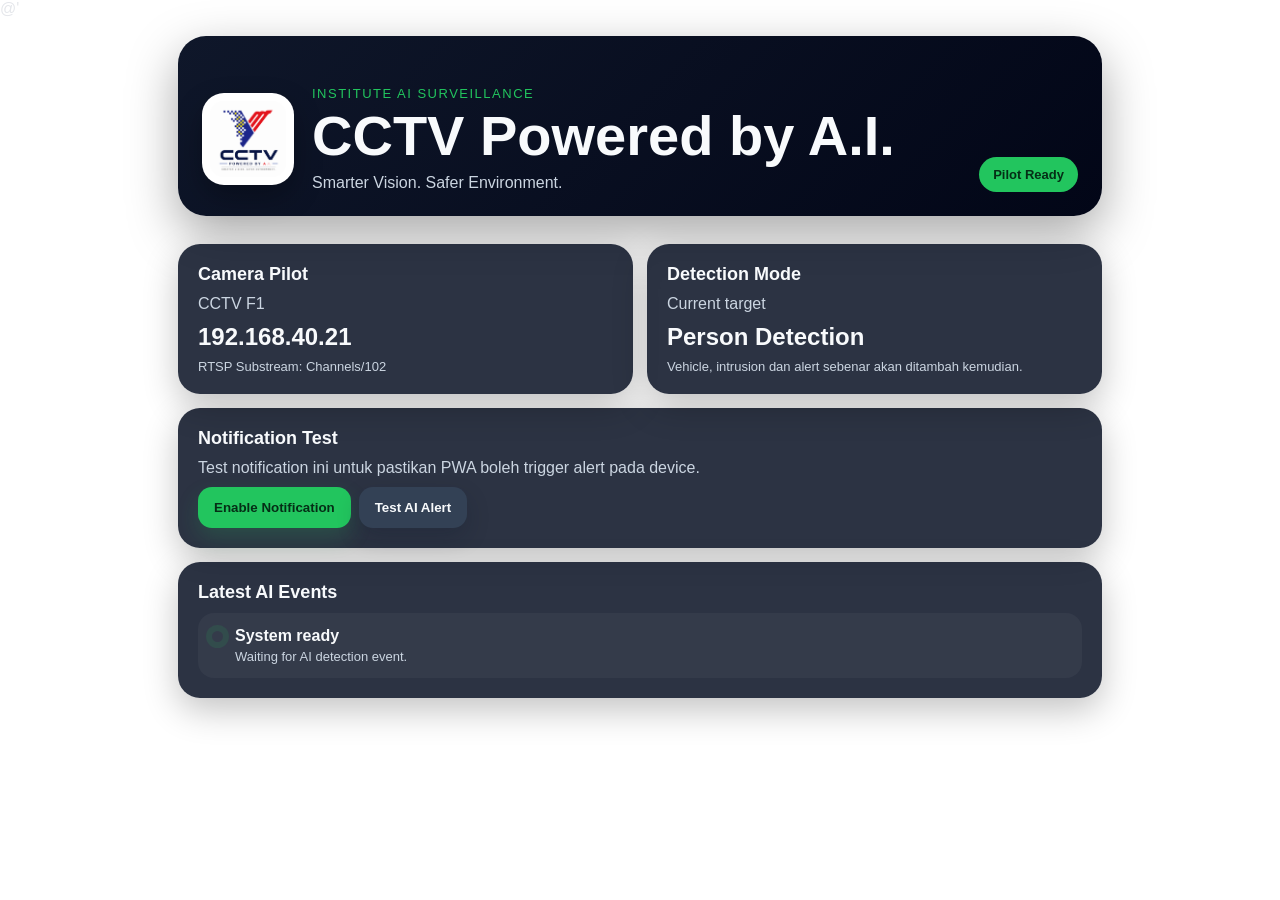
==== docs/index.html @ cb4e0465 "feat: publish PWA from docs for GitHub Pages" ====
@'
<!DOCTYPE html>
<html lang="ms">
<head>
  <meta charset="UTF-8" />
  <meta name="viewport" content="width=device-width, initial-scale=1.0" />

  <title>AI CCTV Detection</title>

  <link rel="manifest" href="./manifest.json" />
  <link rel="stylesheet" href="./style.css" />
  <meta name="theme-color" content="#0f172a" />
</head>

<body>
  <main class="app">
    <section class="hero">
      <div class="brand-row">
        <img src="./icons/logo-source.png" alt="AI CCTV Logo" class="brand-logo" />

        <div>
          <p class="eyebrow">Institute AI Surveillance</p>
          <h1>CCTV Powered by A.I.</h1>
          <p class="subtitle">Smarter Vision. Safer Environment.</p>
        </div>
      </div>

      <div class="status-pill online">Pilot Ready</div>
    </section>

    <section class="grid">
      <div class="card">
        <h2>Camera Pilot</h2>
        <p class="muted">CCTV F1</p>
        <div class="big">192.168.40.21</div>
        <p class="small">RTSP Substream: Channels/102</p>
      </div>

      <div class="card">
        <h2>Detection Mode</h2>
        <p class="muted">Current target</p>
        <div class="big">Person Detection</div>
        <p class="small">Vehicle, intrusion dan alert sebenar akan ditambah kemudian.</p>
      </div>
    </section>

    <section class="card">
      <h2>Notification Test</h2>
      <p class="muted">
        Test notification ini untuk pastikan PWA boleh trigger alert pada device.
      </p>

      <div class="actions">
        <button id="enableNotifyBtn">Enable Notification</button>
        <button id="testAlertBtn" class="secondary">Test AI Alert</button>
      </div>
    </section>

    <section class="card">
      <h2>Latest AI Events</h2>

      <div id="events" class="events">
        <div class="event">
          <span class="dot"></span>
          <div>
            <strong>System ready</strong>
            <p>Waiting for AI detection event.</p>
          </div>
        </div>
      </div>
    </section>
  </main>

  <script src="./app.js"></script>
</body>
</html>
---- docs/style.css ----
@'
:root {
  --bg: #020617;
  --card: #0f172a;
  --text: #e5e7eb;
  --muted: #94a3b8;
  --accent: #22c55e;
  --line: rgba(255,255,255,0.08);
}

* {
  box-sizing: border-box;
}

body {
  margin: 0;
  font-family: Arial, Helvetica, sans-serif;
  background:
    radial-gradient(circle at top, rgba(34,197,94,0.14), transparent 36%),
    var(--bg);
  color: var(--text);
}

.app {
  width: min(960px, 100%);
  margin: 0 auto;
  padding: 18px;
}

.hero {
  min-height: 180px;
  display: flex;
  align-items: flex-end;
  justify-content: space-between;
  gap: 16px;
  padding: 24px;
  border: 1px solid var(--line);
  border-radius: 28px;
  background: linear-gradient(135deg, #0f172a, #020617);
  box-shadow: 0 18px 50px rgba(0,0,0,0.35);
}
.brand-row {
  display: flex;
  align-items: center;
  gap: 18px;
}

.brand-logo {
  width: 92px;
  height: 92px;
  object-fit: contain;
  border-radius: 22px;
  background: #ffffff;
  padding: 8px;
  box-shadow: 0 12px 28px rgba(0,0,0,0.28);
}

.eyebrow {
  margin: 0 0 8px;
  color: var(--accent);
  font-size: 13px;
  text-transform: uppercase;
  letter-spacing: 1.5px;
}

h1 {
  margin: 0;
  font-size: clamp(32px, 8vw, 56px);
  line-height: 0.95;
}

h2 {
  margin: 0 0 10px;
  font-size: 18px;
}

.subtitle {
  margin: 12px 0 0;
  color: var(--muted);
}

.status-pill {
  white-space: nowrap;
  padding: 10px 14px;
  border-radius: 999px;
  font-weight: bold;
  font-size: 13px;
}

.online {
  color: #052e16;
  background: var(--accent);
}

.grid {
  display: grid;
  grid-template-columns: repeat(2, 1fr);
  gap: 14px;
  margin-top: 14px;
}

.card {
  margin-top: 14px;
  padding: 20px;
  border: 1px solid var(--line);
  border-radius: 22px;
  background: rgba(15,23,42,0.88);
  box-shadow: 0 12px 35px rgba(0,0,0,0.24);
}

.muted {
  color: var(--muted);
  margin: 0 0 10px;
}

.big {
  font-size: 24px;
  font-weight: 800;
  margin: 8px 0;
}

.small {
  margin: 0;
  color: var(--muted);
  font-size: 13px;
}

.actions {
  display: flex;
  flex-wrap: wrap;
  gap: 8px;
}

button {
  border: 0;
  padding: 13px 16px;
  border-radius: 14px;
  background: var(--accent);
  color: #052e16;
  font-weight: 800;
  cursor: pointer;
}

button.secondary {
  background: #334155;
  color: var(--text);
}

.events {
  display: flex;
  flex-direction: column;
  gap: 10px;
}

.event {
  display: flex;
  gap: 12px;
  align-items: flex-start;
  padding: 14px;
  border-radius: 16px;
  background: rgba(255,255,255,0.04);
}

.event p {
  margin: 4px 0 0;
  color: var(--muted);
  font-size: 13px;
}

.dot {
  width: 11px;
  height: 11px;
  border-radius: 999px;
  margin-top: 4px;
  background: var(--accent);
  box-shadow: 0 0 0 6px rgba(34,197,94,0.12);
}

@media (max-width: 680px) {
  .brand-row {
    align-items: flex-start;
    flex-direction: column;
  }

  .brand-logo {
    width: 82px;
    height: 82px;
  }

  .hero {
    align-items: flex-start;
    flex-direction: column;
    min-height: 210px;
  }

  .grid {
    grid-template-columns: 1fr;
  }

  .card {
    border-radius: 18px;
  }
}
.brand-row {
  display: flex;
  align-items: center;
  gap: 18px;
}

.brand-logo {
  width: 92px;
  height: 92px;
  object-fit: contain;
  border-radius: 22px;
  background: #ffffff;
  padding: 8px;
  box-shadow: 0 12px 28px rgba(0,0,0,0.28);
}
'@ | Set-Content public\style.css


/* Branding readability fixes */
.hero,
.card,
.event {
  color: #e5e7eb;
}

.hero h1,
.hero h2,
.card h2,
.card strong,
.big {
  color: #f8fafc;
}

.hero .eyebrow {
  color: #22c55e;
}

.hero .subtitle,
.card .muted,
.card .small,
.event p {
  color: #cbd5e1;
}

.status-pill.online {
  color: #052e16;
  background: #22c55e;
}

button {
  color: #052e16;
}

button.secondary {
  color: #f8fafc;
}

body {
  color: #e5e7eb;
}

/* Button polish */
#enableNotifyBtn {
  background: #22c55e;
  color: #052e16;
  box-shadow: 0 10px 22px rgba(34,197,94,0.18);
}

#testAlertBtn {
  background: #334155;
  color: #f8fafc;
  box-shadow: 0 10px 22px rgba(15,23,42,0.22);
}

#enableNotifyBtn:hover,
#testAlertBtn:hover {
  filter: brightness(1.08);
}
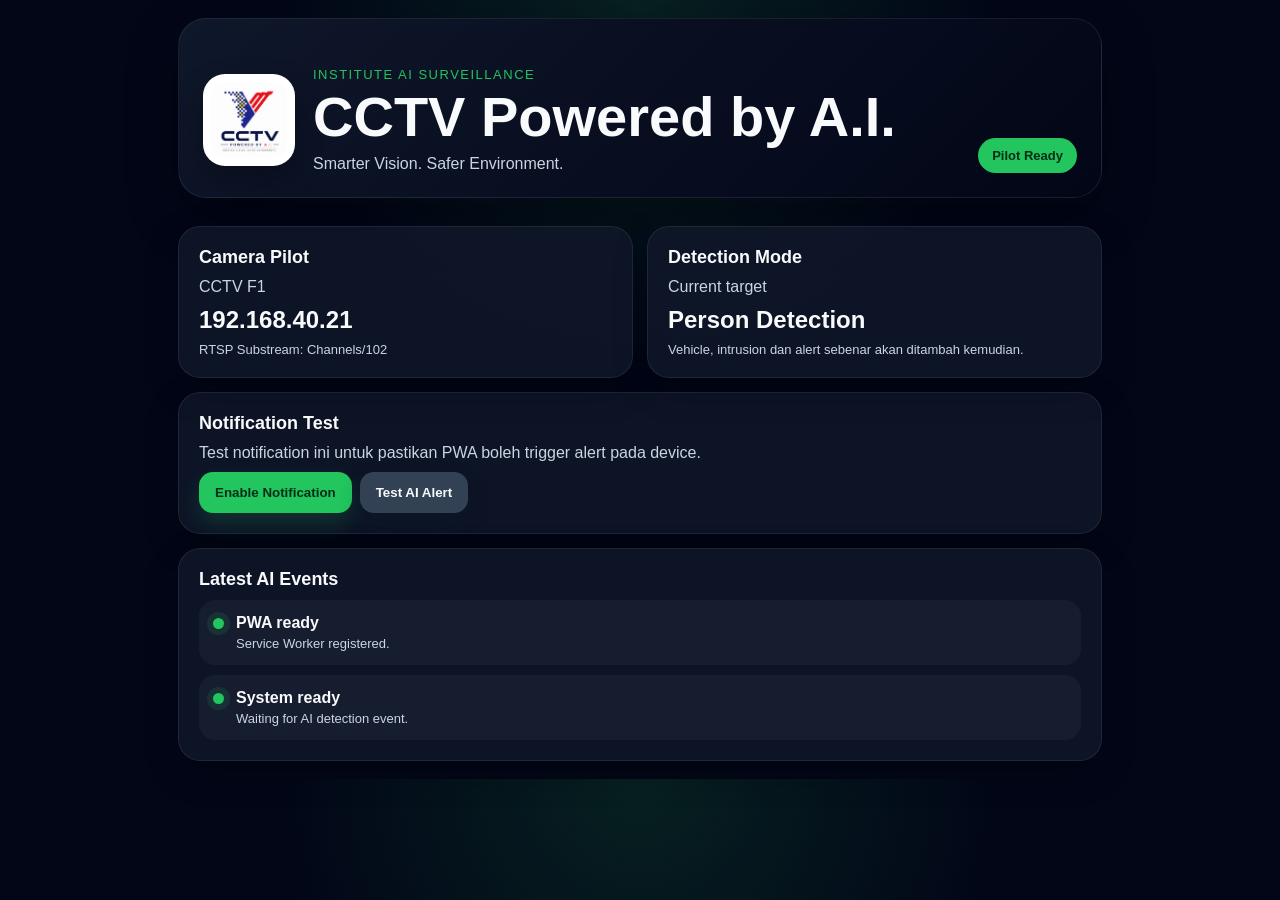
==== commit d77c44d6: "fix: remove PowerShell heredoc artifacts from frontend files and update docs - Remove @'...'@ PowerS" ====
--- a/docs/index.html
+++ b/docs/index.html
@@ -1,4 +1,3 @@
-@'
 <!DOCTYPE html>
 <html lang="ms">
 <head>
@@ -52,7 +51,7 @@
 
       <div class="actions">
         <button id="enableNotifyBtn">Enable Notification</button>
-        <button id="testAlertBtn" class="secondary">Test AI Alert</button>
+        <button id="testAlertBtn">Test AI Alert</button>
       </div>
     </section>
 
@@ -74,4 +73,3 @@
   <script src="./app.js"></script>
 </body>
 </html>
-
--- a/docs/style.css
+++ b/docs/style.css
@@ -1,4 +1,3 @@
-@'
 :root {
   --bg: #020617;
   --card: #0f172a;
@@ -18,7 +17,7 @@
   background:
     radial-gradient(circle at top, rgba(34,197,94,0.14), transparent 36%),
     var(--bg);
-  color: var(--text);
+  color: #e5e7eb;
 }
 
 .app {
@@ -38,7 +37,9 @@
   border-radius: 28px;
   background: linear-gradient(135deg, #0f172a, #020617);
   box-shadow: 0 18px 50px rgba(0,0,0,0.35);
-}
+  color: #e5e7eb;
+}
+
 .brand-row {
   display: flex;
   align-items: center;
@@ -57,7 +58,7 @@
 
 .eyebrow {
   margin: 0 0 8px;
-  color: var(--accent);
+  color: #22c55e;
   font-size: 13px;
   text-transform: uppercase;
   letter-spacing: 1.5px;
@@ -67,16 +68,18 @@
   margin: 0;
   font-size: clamp(32px, 8vw, 56px);
   line-height: 0.95;
+  color: #f8fafc;
 }
 
 h2 {
   margin: 0 0 10px;
   font-size: 18px;
+  color: #f8fafc;
 }
 
 .subtitle {
   margin: 12px 0 0;
-  color: var(--muted);
+  color: #cbd5e1;
 }
 
 .status-pill {
@@ -87,9 +90,9 @@
   font-size: 13px;
 }
 
-.online {
+.status-pill.online {
   color: #052e16;
-  background: var(--accent);
+  background: #22c55e;
 }
 
 .grid {
@@ -106,10 +109,16 @@
   border-radius: 22px;
   background: rgba(15,23,42,0.88);
   box-shadow: 0 12px 35px rgba(0,0,0,0.24);
+  color: #e5e7eb;
+}
+
+.card h2,
+.card strong {
+  color: #f8fafc;
 }
 
 .muted {
-  color: var(--muted);
+  color: #cbd5e1;
   margin: 0 0 10px;
 }
 
@@ -117,11 +126,12 @@
   font-size: 24px;
   font-weight: 800;
   margin: 8px 0;
+  color: #f8fafc;
 }
 
 .small {
   margin: 0;
-  color: var(--muted);
+  color: #cbd5e1;
   font-size: 13px;
 }
 
@@ -135,15 +145,25 @@
   border: 0;
   padding: 13px 16px;
   border-radius: 14px;
-  background: var(--accent);
+  cursor: pointer;
+  font-weight: 800;
+}
+
+#enableNotifyBtn {
+  background: #22c55e;
   color: #052e16;
-  font-weight: 800;
-  cursor: pointer;
-}
-
-button.secondary {
+  box-shadow: 0 10px 22px rgba(34,197,94,0.18);
+}
+
+#testAlertBtn {
   background: #334155;
-  color: var(--text);
+  color: #f8fafc;
+  box-shadow: 0 10px 22px rgba(15,23,42,0.22);
+}
+
+#enableNotifyBtn:hover,
+#testAlertBtn:hover {
+  filter: brightness(1.08);
 }
 
 .events {
@@ -159,11 +179,12 @@
   padding: 14px;
   border-radius: 16px;
   background: rgba(255,255,255,0.04);
+  color: #e5e7eb;
 }
 
 .event p {
   margin: 4px 0 0;
-  color: var(--muted);
+  color: #cbd5e1;
   font-size: 13px;
 }
 
@@ -172,8 +193,9 @@
   height: 11px;
   border-radius: 999px;
   margin-top: 4px;
-  background: var(--accent);
+  background: #22c55e;
   box-shadow: 0 0 0 6px rgba(34,197,94,0.12);
+  flex-shrink: 0;
 }
 
 @media (max-width: 680px) {
@@ -201,81 +223,3 @@
     border-radius: 18px;
   }
 }
-.brand-row {
-  display: flex;
-  align-items: center;
-  gap: 18px;
-}
-
-.brand-logo {
-  width: 92px;
-  height: 92px;
-  object-fit: contain;
-  border-radius: 22px;
-  background: #ffffff;
-  padding: 8px;
-  box-shadow: 0 12px 28px rgba(0,0,0,0.28);
-}
-'@ | Set-Content public\style.css
-
-
-/* Branding readability fixes */
-.hero,
-.card,
-.event {
-  color: #e5e7eb;
-}
-
-.hero h1,
-.hero h2,
-.card h2,
-.card strong,
-.big {
-  color: #f8fafc;
-}
-
-.hero .eyebrow {
-  color: #22c55e;
-}
-
-.hero .subtitle,
-.card .muted,
-.card .small,
-.event p {
-  color: #cbd5e1;
-}
-
-.status-pill.online {
-  color: #052e16;
-  background: #22c55e;
-}
-
-button {
-  color: #052e16;
-}
-
-button.secondary {
-  color: #f8fafc;
-}
-
-body {
-  color: #e5e7eb;
-}
-
-/* Button polish */
-#enableNotifyBtn {
-  background: #22c55e;
-  color: #052e16;
-  box-shadow: 0 10px 22px rgba(34,197,94,0.18);
-}
-
-#testAlertBtn {
-  background: #334155;
-  color: #f8fafc;
-  box-shadow: 0 10px 22px rgba(15,23,42,0.22);
-}
-
-#enableNotifyBtn:hover,
-#testAlertBtn:hover {
-  filter: brightness(1.08);
-}
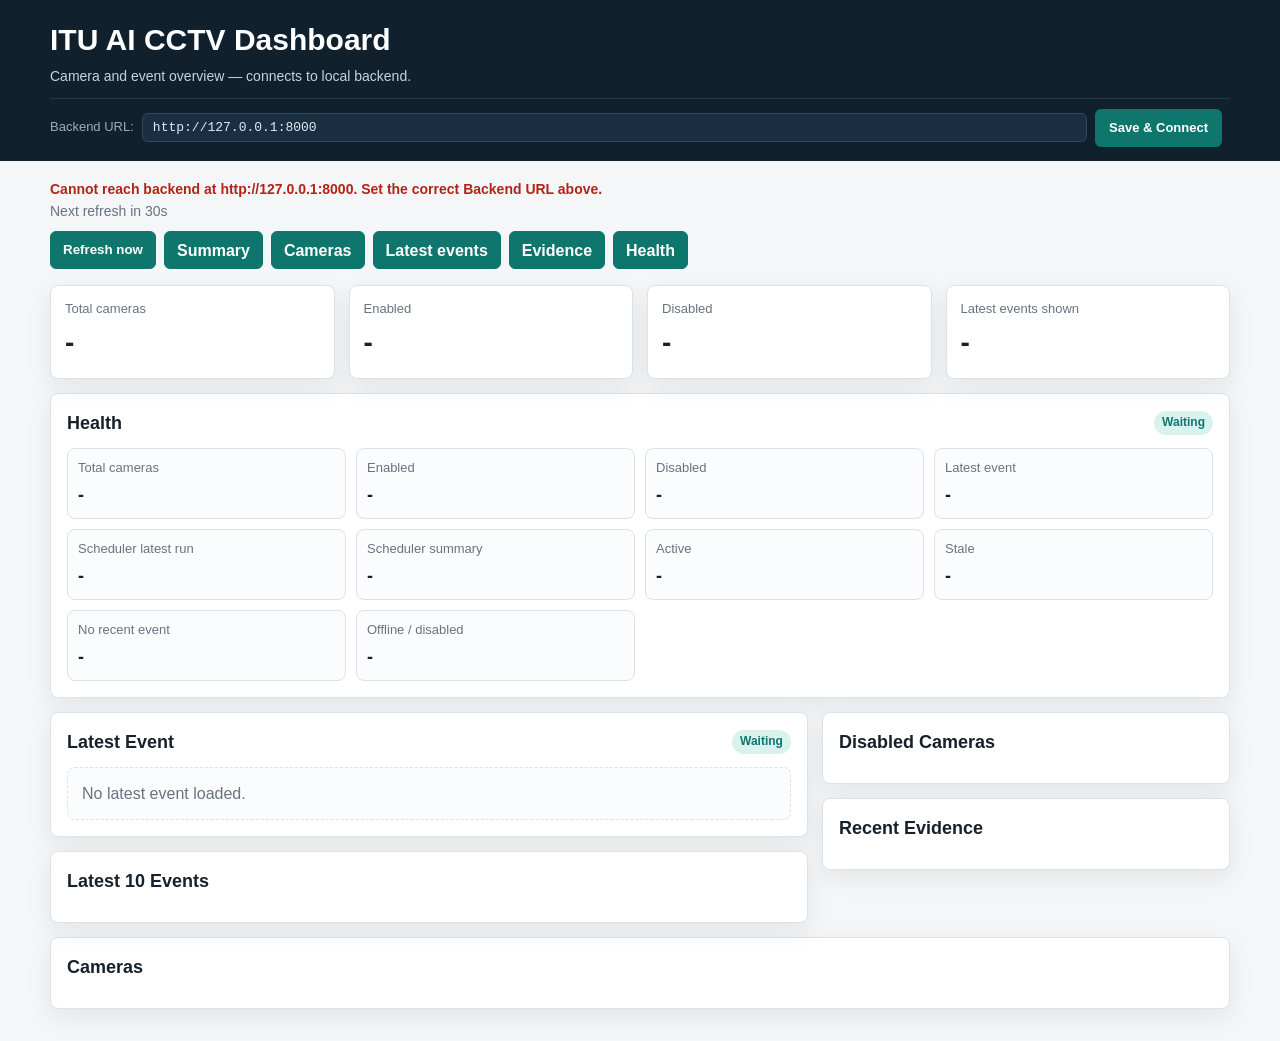
==== commit 125b7d9e: "feat: GitHub Pages dashboard PWA with configurable backend URL and CORS - Replace docs/index.html wi" ====
--- a/docs/index.html
+++ b/docs/index.html
@@ -1,75 +1,819 @@
-<!DOCTYPE html>
-<html lang="ms">
+<!doctype html>
+<html lang="en">
 <head>
-  <meta charset="UTF-8" />
-  <meta name="viewport" content="width=device-width, initial-scale=1.0" />
-
-  <title>AI CCTV Detection</title>
-
-  <link rel="manifest" href="./manifest.json" />
-  <link rel="stylesheet" href="./style.css" />
-  <meta name="theme-color" content="#0f172a" />
+  <meta charset="utf-8">
+  <meta name="viewport" content="width=device-width, initial-scale=1">
+  <title>ITU AI CCTV Dashboard</title>
+  <link rel="manifest" href="./manifest.json">
+  <meta name="theme-color" content="#11202d">
+  <style>
+    :root {
+      color-scheme: light;
+      --bg: #f4f6f8;
+      --panel: #ffffff;
+      --text: #17212b;
+      --muted: #687381;
+      --line: #dbe2ea;
+      --accent: #0f766e;
+      --accent-soft: #d9f2ee;
+      --danger: #b42318;
+      --danger-soft: #fde3df;
+      --ok: #157347;
+      --ok-soft: #dcf7e7;
+      --warn: #996a13;
+      --warn-soft: #fff1cf;
+      --muted-soft: #edf1f5;
+      --shadow: 0 8px 24px rgba(23, 33, 43, 0.08);
+    }
+
+    * { box-sizing: border-box; }
+
+    body {
+      margin: 0;
+      min-height: 100vh;
+      background: var(--bg);
+      color: var(--text);
+      font-family: Arial, Helvetica, sans-serif;
+      line-height: 1.45;
+    }
+
+    header {
+      background: #11202d;
+      color: #ffffff;
+      padding: 18px 16px 0;
+    }
+
+    .wrap { width: min(1180px, 100%); margin: 0 auto; }
+
+    h1, h2, h3, p { margin-top: 0; }
+
+    h1 {
+      margin-bottom: 4px;
+      font-size: clamp(22px, 4vw, 30px);
+    }
+
+    header p { margin-bottom: 0; color: #c7d2df; font-size: 14px; }
+
+    .config-bar {
+      display: flex;
+      align-items: center;
+      gap: 8px;
+      flex-wrap: wrap;
+      padding: 10px 0 14px;
+      border-top: 1px solid rgba(255,255,255,0.1);
+      margin-top: 12px;
+    }
+
+    .config-label { color: #94afc4; font-size: 13px; white-space: nowrap; }
+
+    #backendUrlInput {
+      flex: 1 1 220px;
+      min-width: 0;
+      padding: 6px 10px;
+      border: 1px solid #2d4a62;
+      border-radius: 6px;
+      background: #1a3042;
+      color: #e2eaf2;
+      font-size: 13px;
+      font-family: monospace;
+    }
+
+    #backendUrlInput:focus {
+      outline: 2px solid var(--accent);
+      outline-offset: 1px;
+    }
+
+    .btn-save {
+      padding: 6px 14px;
+      border: 0;
+      border-radius: 6px;
+      background: var(--accent);
+      color: #ffffff;
+      font-weight: 700;
+      font-size: 13px;
+      cursor: pointer;
+      white-space: nowrap;
+    }
+
+    .btn-save:hover { background: #0b5f59; }
+
+    #configStatus { color: #94afc4; font-size: 12px; }
+
+    main { padding: 18px 16px 32px; }
+
+    .status-row {
+      display: flex;
+      gap: 10px;
+      align-items: center;
+      justify-content: space-between;
+      flex-wrap: wrap;
+      margin-bottom: 16px;
+    }
+
+    .status-text { color: var(--muted); font-size: 14px; }
+    .status-copy { display: grid; gap: 2px; }
+
+    .quick-links {
+      display: flex;
+      flex-wrap: wrap;
+      gap: 8px;
+      justify-content: flex-end;
+    }
+
+    button, .quick-link {
+      min-height: 38px;
+      border: 1px solid var(--accent);
+      border-radius: 6px;
+      background: var(--accent);
+      color: #ffffff;
+      padding: 8px 12px;
+      cursor: pointer;
+      font-weight: 700;
+      line-height: 1.2;
+    }
+
+    .quick-link {
+      display: inline-flex;
+      align-items: center;
+      text-decoration: none;
+    }
+
+    button:hover, .quick-link:hover { background: #0b5f59; color: #ffffff; }
+    button:focus, .quick-link:focus { outline: 3px solid rgba(15,118,110,0.25); outline-offset: 2px; }
+
+    .grid { display: grid; gap: 14px; }
+
+    .metrics {
+      grid-template-columns: repeat(4, minmax(0, 1fr));
+      margin-bottom: 14px;
+    }
+
+    .two-col {
+      grid-template-columns: minmax(0, 1.3fr) minmax(280px, 0.7fr);
+      align-items: start;
+    }
+
+    .panel, .metric {
+      background: var(--panel);
+      border: 1px solid var(--line);
+      border-radius: 8px;
+      box-shadow: var(--shadow);
+    }
+
+    .panel { padding: 16px; overflow: hidden; }
+    .metric { padding: 14px; }
+    .metric .label { color: var(--muted); font-size: 13px; }
+    .metric .value { margin-top: 4px; font-size: 28px; font-weight: 800; }
+
+    .section-title {
+      display: flex;
+      align-items: center;
+      justify-content: space-between;
+      gap: 10px;
+      margin-bottom: 12px;
+    }
+
+    .section-title h2 { margin-bottom: 0; font-size: 18px; }
+
+    .list { display: grid; gap: 10px; }
+
+    .item {
+      border: 1px solid var(--line);
+      border-radius: 8px;
+      padding: 12px;
+      background: #ffffff;
+    }
+
+    .item-head {
+      display: flex;
+      align-items: flex-start;
+      justify-content: space-between;
+      gap: 10px;
+      margin-bottom: 6px;
+    }
+
+    .item-title { font-weight: 800; overflow-wrap: anywhere; }
+    .meta { color: var(--muted); font-size: 13px; overflow-wrap: anywhere; }
+
+    .badge {
+      display: inline-flex;
+      align-items: center;
+      min-height: 24px;
+      border-radius: 999px;
+      padding: 3px 8px;
+      font-size: 12px;
+      font-weight: 800;
+      white-space: nowrap;
+    }
+
+    .badge.ok    { color: var(--ok);     background: var(--ok-soft); }
+    .badge.warn  { color: var(--warn);   background: var(--warn-soft); }
+    .badge.danger{ color: var(--danger); background: var(--danger-soft); }
+    .badge.neutral{ color: var(--accent); background: var(--accent-soft); }
+    .badge.muted { color: var(--muted);  background: var(--muted-soft); }
+
+    .event-row {
+      display: grid;
+      grid-template-columns: minmax(0, 1fr) 86px;
+      gap: 12px;
+      align-items: start;
+    }
+
+    .thumb {
+      width: 86px; height: 64px;
+      object-fit: cover;
+      border: 1px solid var(--line);
+      border-radius: 6px;
+      background: #eef2f6;
+    }
+
+    .thumb-link {
+      display: inline-flex;
+      border-radius: 6px;
+    }
+
+    .thumb-link:focus { outline: 3px solid rgba(15,118,110,0.25); outline-offset: 2px; }
+
+    .camera-grid { display: grid; grid-template-columns: repeat(2, minmax(0, 1fr)); gap: 10px; }
+
+    .camera-stats { display: flex; gap: 8px; flex-wrap: wrap; margin-top: 8px; }
+
+    .health-grid { display: grid; grid-template-columns: repeat(4, minmax(0, 1fr)); gap: 10px; }
+
+    .health-stat {
+      border: 1px solid var(--line);
+      border-radius: 8px;
+      padding: 10px;
+      background: #fbfcfd;
+    }
+
+    .health-stat .label { color: var(--muted); font-size: 13px; }
+    .health-stat .value { margin-top: 4px; font-size: 18px; font-weight: 800; overflow-wrap: anywhere; }
+
+    a { color: var(--accent); font-weight: 700; }
+
+    .empty {
+      padding: 14px;
+      border: 1px dashed var(--line);
+      border-radius: 8px;
+      color: var(--muted);
+      background: #fbfcfd;
+    }
+
+    .error { color: var(--danger); font-weight: 700; }
+
+    @media (max-width: 860px) {
+      .metrics, .two-col, .camera-grid, .health-grid { grid-template-columns: 1fr; }
+      .status-row { align-items: stretch; }
+      .quick-links { justify-content: stretch; }
+      .quick-links > * { flex: 1 1 145px; justify-content: center; }
+      .event-row { grid-template-columns: 1fr; }
+      .thumb { width: 100%; height: 150px; }
+    }
+  </style>
 </head>
-
 <body>
-  <main class="app">
-    <section class="hero">
-      <div class="brand-row">
-        <img src="./icons/logo-source.png" alt="AI CCTV Logo" class="brand-logo" />
-
-        <div>
-          <p class="eyebrow">Institute AI Surveillance</p>
-          <h1>CCTV Powered by A.I.</h1>
-          <p class="subtitle">Smarter Vision. Safer Environment.</p>
+  <header>
+    <div class="wrap">
+      <h1>ITU AI CCTV Dashboard</h1>
+      <p>Camera and event overview — connects to local backend.</p>
+
+      <div class="config-bar">
+        <span class="config-label">Backend URL:</span>
+        <input id="backendUrlInput" type="url" placeholder="http://127.0.0.1:8000" autocomplete="off" spellcheck="false">
+        <button type="button" class="btn-save" id="saveBackendBtn">Save &amp; Connect</button>
+        <span id="configStatus"></span>
+      </div>
+    </div>
+  </header>
+
+  <main>
+    <div class="wrap">
+      <div class="status-row">
+        <div class="status-copy">
+          <div id="loadStatus" class="status-text">Connecting to backend...</div>
+          <div id="refreshStatus" class="status-text">Next refresh in 30s</div>
         </div>
+        <nav class="quick-links" aria-label="Dashboard quick links">
+          <button type="button" id="refreshButton">Refresh now</button>
+          <a id="linkSummary" class="quick-link" href="#" target="_blank" rel="noopener">Summary</a>
+          <a id="linkCameras" class="quick-link" href="#" target="_blank" rel="noopener">Cameras</a>
+          <a id="linkEvents" class="quick-link" href="#" target="_blank" rel="noopener">Latest events</a>
+          <a id="linkEvidence" class="quick-link" href="#" target="_blank" rel="noopener">Evidence</a>
+          <a id="linkHealth" class="quick-link" href="#" target="_blank" rel="noopener">Health</a>
+        </nav>
       </div>
 
-      <div class="status-pill online">Pilot Ready</div>
-    </section>
-
-    <section class="grid">
-      <div class="card">
-        <h2>Camera Pilot</h2>
-        <p class="muted">CCTV F1</p>
-        <div class="big">192.168.40.21</div>
-        <p class="small">RTSP Substream: Channels/102</p>
-      </div>
-
-      <div class="card">
-        <h2>Detection Mode</h2>
-        <p class="muted">Current target</p>
-        <div class="big">Person Detection</div>
-        <p class="small">Vehicle, intrusion dan alert sebenar akan ditambah kemudian.</p>
-      </div>
-    </section>
-
-    <section class="card">
-      <h2>Notification Test</h2>
-      <p class="muted">
-        Test notification ini untuk pastikan PWA boleh trigger alert pada device.
-      </p>
-
-      <div class="actions">
-        <button id="enableNotifyBtn">Enable Notification</button>
-        <button id="testAlertBtn">Test AI Alert</button>
-      </div>
-    </section>
-
-    <section class="card">
-      <h2>Latest AI Events</h2>
-
-      <div id="events" class="events">
-        <div class="event">
-          <span class="dot"></span>
-          <div>
-            <strong>System ready</strong>
-            <p>Waiting for AI detection event.</p>
+      <section class="grid metrics" aria-label="Dashboard totals">
+        <div class="metric">
+          <div class="label">Total cameras</div>
+          <div id="totalCameras" class="value">-</div>
+        </div>
+        <div class="metric">
+          <div class="label">Enabled</div>
+          <div id="enabledCameras" class="value">-</div>
+        </div>
+        <div class="metric">
+          <div class="label">Disabled</div>
+          <div id="disabledCameras" class="value">-</div>
+        </div>
+        <div class="metric">
+          <div class="label">Latest events shown</div>
+          <div id="latestEventsCount" class="value">-</div>
+        </div>
+      </section>
+
+      <section class="panel" style="margin-bottom: 14px;" aria-label="Dashboard health">
+        <div class="section-title">
+          <h2>Health</h2>
+          <span id="healthBadge" class="badge neutral">Waiting</span>
+        </div>
+        <div class="health-grid">
+          <div class="health-stat"><div class="label">Total cameras</div><div id="healthTotalCameras" class="value">-</div></div>
+          <div class="health-stat"><div class="label">Enabled</div><div id="healthEnabledCameras" class="value">-</div></div>
+          <div class="health-stat"><div class="label">Disabled</div><div id="healthDisabledCameras" class="value">-</div></div>
+          <div class="health-stat"><div class="label">Latest event</div><div id="healthLatestEventTime" class="value">-</div></div>
+          <div class="health-stat"><div class="label">Scheduler latest run</div><div id="schedulerLatestRunTime" class="value">-</div></div>
+          <div class="health-stat"><div class="label">Scheduler summary</div><div id="schedulerLatestSummary" class="value">-</div></div>
+          <div class="health-stat"><div class="label">Active</div><div id="healthActiveCount" class="value">-</div></div>
+          <div class="health-stat"><div class="label">Stale</div><div id="healthStaleCount" class="value">-</div></div>
+          <div class="health-stat"><div class="label">No recent event</div><div id="healthNoRecentCount" class="value">-</div></div>
+          <div class="health-stat"><div class="label">Offline / disabled</div><div id="healthOfflineDisabledCount" class="value">-</div></div>
+        </div>
+      </section>
+
+      <section class="grid two-col">
+        <div class="grid">
+          <div class="panel">
+            <div class="section-title">
+              <h2>Latest Event</h2>
+              <span id="latestEventBadge" class="badge neutral">Waiting</span>
+            </div>
+            <div id="latestEventSummary" class="empty">No latest event loaded.</div>
+          </div>
+
+          <div class="panel">
+            <div class="section-title"><h2>Latest 10 Events</h2></div>
+            <div id="latestEvents" class="list"></div>
           </div>
         </div>
-      </div>
-    </section>
+
+        <aside class="grid">
+          <div class="panel">
+            <div class="section-title"><h2>Disabled Cameras</h2></div>
+            <div id="disabledCameraList" class="list"></div>
+          </div>
+
+          <div class="panel">
+            <div class="section-title"><h2>Recent Evidence</h2></div>
+            <div id="evidenceList" class="list"></div>
+          </div>
+        </aside>
+      </section>
+
+      <section class="panel" style="margin-top: 14px;">
+        <div class="section-title"><h2>Cameras</h2></div>
+        <div id="cameraList" class="camera-grid"></div>
+      </section>
+    </div>
   </main>
 
-  <script src="./app.js"></script>
+  <script>
+    const STORAGE_KEY = "ituaicctv_backend_url";
+    const DEFAULT_BACKEND = "http://127.0.0.1:8000";
+    const REFRESH_SECONDS = 30;
+
+    let backendUrl = (localStorage.getItem(STORAGE_KEY) || DEFAULT_BACKEND).replace(/\/$/, "");
+    let nextRefreshAt = Date.now() + REFRESH_SECONDS * 1000;
+    let isLoading = false;
+
+    const el = (id) => document.getElementById(id);
+
+    function applyBackendUrl(url) {
+      backendUrl = url.replace(/\/$/, "");
+      el("backendUrlInput").value = backendUrl;
+      el("linkSummary").href  = `${backendUrl}/dashboard/summary`;
+      el("linkCameras").href  = `${backendUrl}/dashboard/cameras`;
+      el("linkEvents").href   = `${backendUrl}/dashboard/events/latest`;
+      el("linkEvidence").href = `${backendUrl}/dashboard/evidence`;
+      el("linkHealth").href   = `${backendUrl}/dashboard/health`;
+    }
+
+    applyBackendUrl(backendUrl);
+
+    el("saveBackendBtn").addEventListener("click", () => {
+      const input = el("backendUrlInput").value.trim();
+
+      if (!input) {
+        el("configStatus").textContent = "URL cannot be empty.";
+        return;
+      }
+
+      localStorage.setItem(STORAGE_KEY, input);
+      el("configStatus").textContent = "Saved.";
+      applyBackendUrl(input);
+      loadDashboard();
+
+      setTimeout(() => { el("configStatus").textContent = ""; }, 2500);
+    });
+
+    function clearNode(node) {
+      while (node.firstChild) node.removeChild(node.firstChild);
+    }
+
+    function text(value, fallback = "-") {
+      if (value === null || value === undefined || value === "") return fallback;
+      return String(value);
+    }
+
+    function formatTime(value) {
+      if (!value) return "-";
+      const date = new Date(value);
+      if (Number.isNaN(date.getTime())) return value;
+      return date.toLocaleString();
+    }
+
+    function makeBadge(label, tone) {
+      const badge = document.createElement("span");
+      badge.className = `badge ${tone || "neutral"}`;
+      badge.textContent = label;
+      return badge;
+    }
+
+    function healthTone(status) {
+      if (status === "active") return "ok";
+      if (["stale", "no_recent_event", "warning", "failing"].includes(status)) return "warn";
+      if (["failed", "offline"].includes(status)) return "danger";
+      if (status === "disabled") return "muted";
+      return "neutral";
+    }
+
+    function eventTone(event) {
+      const type = String(event?.event_type || "").toLowerCase();
+      if (event?.person_detected || type === "person" || type === "person_detected") return "danger";
+      if (type === "no_person") return "ok";
+      return "neutral";
+    }
+
+    function eventLabel(event) {
+      const type = text(event?.event_type, event?.person_detected ? "person" : "no_person");
+      if (event?.person_detected || type === "person_detected" || type === "person") return "person";
+      if (type === "no_person") return "clear";
+      return type;
+    }
+
+    function cameraIdFromEvent(event) {
+      return event?.camera?.id || event?.camera_id || "unknown_camera";
+    }
+
+    function absoluteUrl(relativeUrl) {
+      if (!relativeUrl) return "";
+      if (relativeUrl.startsWith("http")) return relativeUrl;
+      return `${backendUrl}${relativeUrl}`;
+    }
+
+    function resetRefreshCountdown() {
+      nextRefreshAt = Date.now() + REFRESH_SECONDS * 1000;
+    }
+
+    function updateRefreshStatus() {
+      const remaining = Math.max(0, Math.ceil((nextRefreshAt - Date.now()) / 1000));
+      el("refreshStatus").textContent = `Next refresh in ${remaining}s`;
+    }
+
+    function renderEmpty(container, message) {
+      clearNode(container);
+      const node = document.createElement("div");
+      node.className = "empty";
+      node.textContent = message;
+      container.appendChild(node);
+    }
+
+    async function getJson(url) {
+      const response = await fetch(url, { cache: "no-store" });
+      if (!response.ok) throw new Error(`${url} returned ${response.status}`);
+      return response.json();
+    }
+
+    function renderLatestSummary(summary) {
+      const latest = summary?.events?.latest_event;
+      const box = el("latestEventSummary");
+      const badge = el("latestEventBadge");
+      clearNode(box);
+      box.className = "empty";
+      badge.className = "badge neutral";
+      badge.textContent = "No event";
+
+      if (!latest) { box.textContent = "No latest event is available yet."; return; }
+
+      badge.className = `badge ${eventTone(latest)}`;
+      badge.textContent = latest.event_type || "event";
+
+      const title = document.createElement("div");
+      title.className = "item-title";
+      title.textContent = latest.person_detected ? "Person detected" : "No person detected";
+
+      const meta = document.createElement("div");
+      meta.className = "meta";
+      meta.textContent = `Time: ${formatTime(latest.timestamp)} | Severity: ${text(latest.severity)}`;
+
+      box.className = "item";
+      box.append(title, meta);
+    }
+
+    function renderDisabled(summary) {
+      const list = el("disabledCameraList");
+      clearNode(list);
+      const cameras = summary?.disabled_cameras || [];
+
+      if (!cameras.length) { renderEmpty(list, "No disabled cameras."); return; }
+
+      cameras.forEach((camera) => {
+        const item = document.createElement("div");
+        item.className = "item";
+
+        const head = document.createElement("div");
+        head.className = "item-head";
+
+        const title = document.createElement("div");
+        title.className = "item-title";
+        title.textContent = text(camera.camera_name || camera.camera_id);
+
+        head.append(title, makeBadge("disabled", "warn"));
+
+        const meta = document.createElement("div");
+        meta.className = "meta";
+        meta.textContent = `ID: ${text(camera.camera_id)} | IP: ${text(camera.camera_host)} | Channel: ${text(camera.channel)}`;
+
+        const notes = document.createElement("div");
+        notes.className = "meta";
+        notes.textContent = text(camera.notes, "");
+
+        item.append(head, meta, notes);
+        list.appendChild(item);
+      });
+    }
+
+    function renderEvents(eventsData) {
+      const list = el("latestEvents");
+      clearNode(list);
+      const events = eventsData?.events || [];
+      el("latestEventsCount").textContent = events.length;
+
+      if (!events.length) { renderEmpty(list, "No events found."); return; }
+
+      events.forEach((event) => {
+        const item = document.createElement("div");
+        item.className = "item event-row";
+
+        const details = document.createElement("div");
+        const head = document.createElement("div");
+        head.className = "item-head";
+
+        const title = document.createElement("div");
+        title.className = "item-title";
+        title.textContent = text(event.event_type, "event");
+
+        head.append(title, makeBadge(eventLabel(event), eventTone(event)));
+
+        const meta = document.createElement("div");
+        meta.className = "meta";
+        meta.textContent = `Camera: ${cameraIdFromEvent(event)} | Time: ${formatTime(event.timestamp)}`;
+
+        const message = document.createElement("div");
+        message.className = "meta";
+        message.textContent = text(event.message, "");
+
+        details.append(head, meta, message);
+        item.appendChild(details);
+
+        const evidenceUrl = absoluteUrl(event.evidence_url);
+        if (evidenceUrl) {
+          const link = document.createElement("a");
+          link.className = "thumb-link";
+          link.href = evidenceUrl;
+          link.target = "_blank";
+          link.rel = "noopener";
+          link.setAttribute("aria-label", "Open evidence image");
+          const img = document.createElement("img");
+          img.className = "thumb";
+          img.alt = "Evidence image";
+          img.src = evidenceUrl;
+          link.appendChild(img);
+          item.appendChild(link);
+        }
+
+        list.appendChild(item);
+      });
+    }
+
+    function renderHealth(healthData) {
+      const cameras = healthData?.cameras || {};
+      const events = healthData?.events || {};
+      const scheduler = healthData?.scheduler || {};
+      const counts = { active: 0, stale: 0, no_recent_event: 0, offline: 0, disabled: 0 };
+      const badge = el("healthBadge");
+
+      (healthData?.per_camera || []).forEach((camera) => {
+        const status = camera.health_status || "unknown";
+        if (Object.prototype.hasOwnProperty.call(counts, status)) counts[status] += 1;
+      });
+
+      el("healthTotalCameras").textContent     = text(cameras.total);
+      el("healthEnabledCameras").textContent   = text(cameras.enabled);
+      el("healthDisabledCameras").textContent  = text(cameras.disabled);
+      el("healthLatestEventTime").textContent  = formatTime(events.latest_event_time);
+      el("schedulerLatestRunTime").textContent = text(scheduler.latest_run_time);
+      el("schedulerLatestSummary").textContent = text(scheduler.latest_summary);
+      el("healthActiveCount").textContent           = counts.active;
+      el("healthStaleCount").textContent            = counts.stale;
+      el("healthNoRecentCount").textContent         = counts.no_recent_event;
+      el("healthOfflineDisabledCount").textContent  = counts.offline + counts.disabled;
+
+      if (counts.offline > 0) {
+        badge.className = "badge danger";
+        badge.textContent = `${counts.offline} offline`;
+      } else if (counts.stale > 0 || counts.no_recent_event > 0) {
+        badge.className = "badge warn";
+        badge.textContent = `${counts.stale + counts.no_recent_event} need review`;
+      } else if (counts.disabled > 0) {
+        badge.className = "badge muted";
+        badge.textContent = `${counts.disabled} disabled`;
+      } else {
+        badge.className = "badge ok";
+        badge.textContent = "ok";
+      }
+    }
+
+    function renderEvidence(evidenceData) {
+      const list = el("evidenceList");
+      clearNode(list);
+      const evidence = evidenceData?.evidence || [];
+
+      if (!evidence.length) { renderEmpty(list, "No evidence images found."); return; }
+
+      evidence.slice(0, 4).forEach((image) => {
+        const item = document.createElement("div");
+        item.className = "item event-row";
+
+        const details = document.createElement("div");
+        const title = document.createElement("div");
+        title.className = "item-title";
+        title.textContent = text(image.filename);
+
+        const meta = document.createElement("div");
+        meta.className = "meta";
+        meta.textContent = `Modified: ${formatTime(image.modified_time)} | Size: ${text(image.size_bytes)} bytes`;
+
+        details.append(title, meta);
+        item.appendChild(details);
+
+        const imageUrl = absoluteUrl(image.url || (image.filename ? `/events/evidence/${encodeURIComponent(image.filename)}` : ""));
+        if (imageUrl) {
+          const link = document.createElement("a");
+          link.className = "thumb-link";
+          link.href = imageUrl;
+          link.target = "_blank";
+          link.rel = "noopener";
+          link.setAttribute("aria-label", `Open evidence ${text(image.filename)}`);
+          const img = document.createElement("img");
+          img.className = "thumb";
+          img.alt = "Evidence thumbnail";
+          img.src = imageUrl;
+          link.appendChild(img);
+          item.appendChild(link);
+        }
+
+        list.appendChild(item);
+      });
+    }
+
+    async function renderCameras(camerasData, healthData) {
+      const list = el("cameraList");
+      clearNode(list);
+      const cameras = camerasData?.cameras || [];
+      const totals = camerasData?.totals || {};
+      const healthByCamera = {};
+      (healthData?.per_camera || []).forEach((c) => { healthByCamera[c.camera_id] = c; });
+
+      el("totalCameras").textContent    = text(totals.total);
+      el("enabledCameras").textContent  = text(totals.enabled);
+      el("disabledCameras").textContent = text(totals.disabled);
+
+      if (!cameras.length) { renderEmpty(list, "No configured cameras found."); return; }
+
+      const statsResults = await Promise.all(
+        cameras.map(async (camera) => {
+          try {
+            return await getJson(`${backendUrl}/dashboard/cameras/${encodeURIComponent(camera.camera_id)}/stats`);
+          } catch { return null; }
+        })
+      );
+
+      cameras.forEach((camera, index) => {
+        const stats = statsResults[index];
+        const health = healthByCamera[camera.camera_id] || {};
+        const item = document.createElement("div");
+        item.className = "item";
+
+        const head = document.createElement("div");
+        head.className = "item-head";
+
+        const title = document.createElement("div");
+        title.className = "item-title";
+        title.textContent = text(camera.name || camera.camera_id);
+
+        head.append(title, makeBadge(text(health.health_status, camera.enabled ? "active" : "disabled"), healthTone(health.health_status)));
+
+        const meta = document.createElement("div");
+        meta.className = "meta";
+        meta.textContent = `ID: ${text(camera.camera_id)} | IP: ${text(camera.ip)} | Channel: ${text(camera.channel)}`;
+
+        const notes = document.createElement("div");
+        notes.className = "meta";
+        notes.textContent = text(camera.notes, "");
+
+        const freshness = document.createElement("div");
+        freshness.className = "meta";
+        freshness.textContent = `Last event: ${formatTime(health.last_event_time)} | Stale: ${text(health.stale_minutes, "n/a")} min / ${text(health.stale_threshold_minutes, "n/a")} min`;
+
+        const source = document.createElement("div");
+        source.className = "meta";
+        source.textContent = `Last seen source: ${text(health.last_seen_source, "none")}`;
+
+        const healthNote = document.createElement("div");
+        healthNote.className = "meta";
+        healthNote.textContent = text(health.health_note || camera.health_note, "");
+
+        const statsRow = document.createElement("div");
+        statsRow.className = "camera-stats";
+        statsRow.append(
+          makeBadge(text(health.health_status, "unknown"), healthTone(health.health_status)),
+          makeBadge(`events ${text(stats?.total_events, "0")}`, "neutral"),
+          makeBadge(`person ${text(stats?.person_events, "0")}`, "danger")
+        );
+
+        if (stats?.latest_evidence_url) {
+          const evidenceLink = document.createElement("a");
+          evidenceLink.href = absoluteUrl(stats.latest_evidence_url);
+          evidenceLink.target = "_blank";
+          evidenceLink.rel = "noopener";
+          evidenceLink.textContent = "Latest evidence";
+          statsRow.appendChild(evidenceLink);
+        }
+
+        item.append(head, meta, notes, freshness, source, healthNote, statsRow);
+        list.appendChild(item);
+      });
+    }
+
+    async function loadDashboard() {
+      if (isLoading) return;
+      isLoading = true;
+
+      const status = el("loadStatus");
+      status.className = "status-text";
+      status.textContent = `Loading from ${backendUrl}...`;
+
+      try {
+        const [summary, cameras, events, evidence, health] = await Promise.all([
+          getJson(`${backendUrl}/dashboard/summary`),
+          getJson(`${backendUrl}/dashboard/cameras`),
+          getJson(`${backendUrl}/dashboard/events/latest?limit=10`),
+          getJson(`${backendUrl}/dashboard/evidence?limit=8`),
+          getJson(`${backendUrl}/dashboard/health`)
+        ]);
+
+        renderLatestSummary(summary);
+        renderDisabled(summary);
+        renderEvents(events);
+        renderEvidence(evidence);
+        renderHealth(health);
+        await renderCameras(cameras, health);
+
+        status.textContent = `Last updated ${new Date().toLocaleString()}`;
+      } catch (error) {
+        status.className = "status-text error";
+
+        if (error.message.includes("Failed to fetch") || error.message.includes("NetworkError")) {
+          status.textContent = `Cannot reach backend at ${backendUrl}. Set the correct Backend URL above.`;
+        } else {
+          status.textContent = `Dashboard load failed: ${error.message}`;
+        }
+      } finally {
+        resetRefreshCountdown();
+        isLoading = false;
+      }
+    }
+
+    el("refreshButton").addEventListener("click", loadDashboard);
+
+    setInterval(() => {
+      updateRefreshStatus();
+      if (Date.now() >= nextRefreshAt) loadDashboard();
+    }, 1000);
+
+    loadDashboard();
+  </script>
 </body>
 </html>
